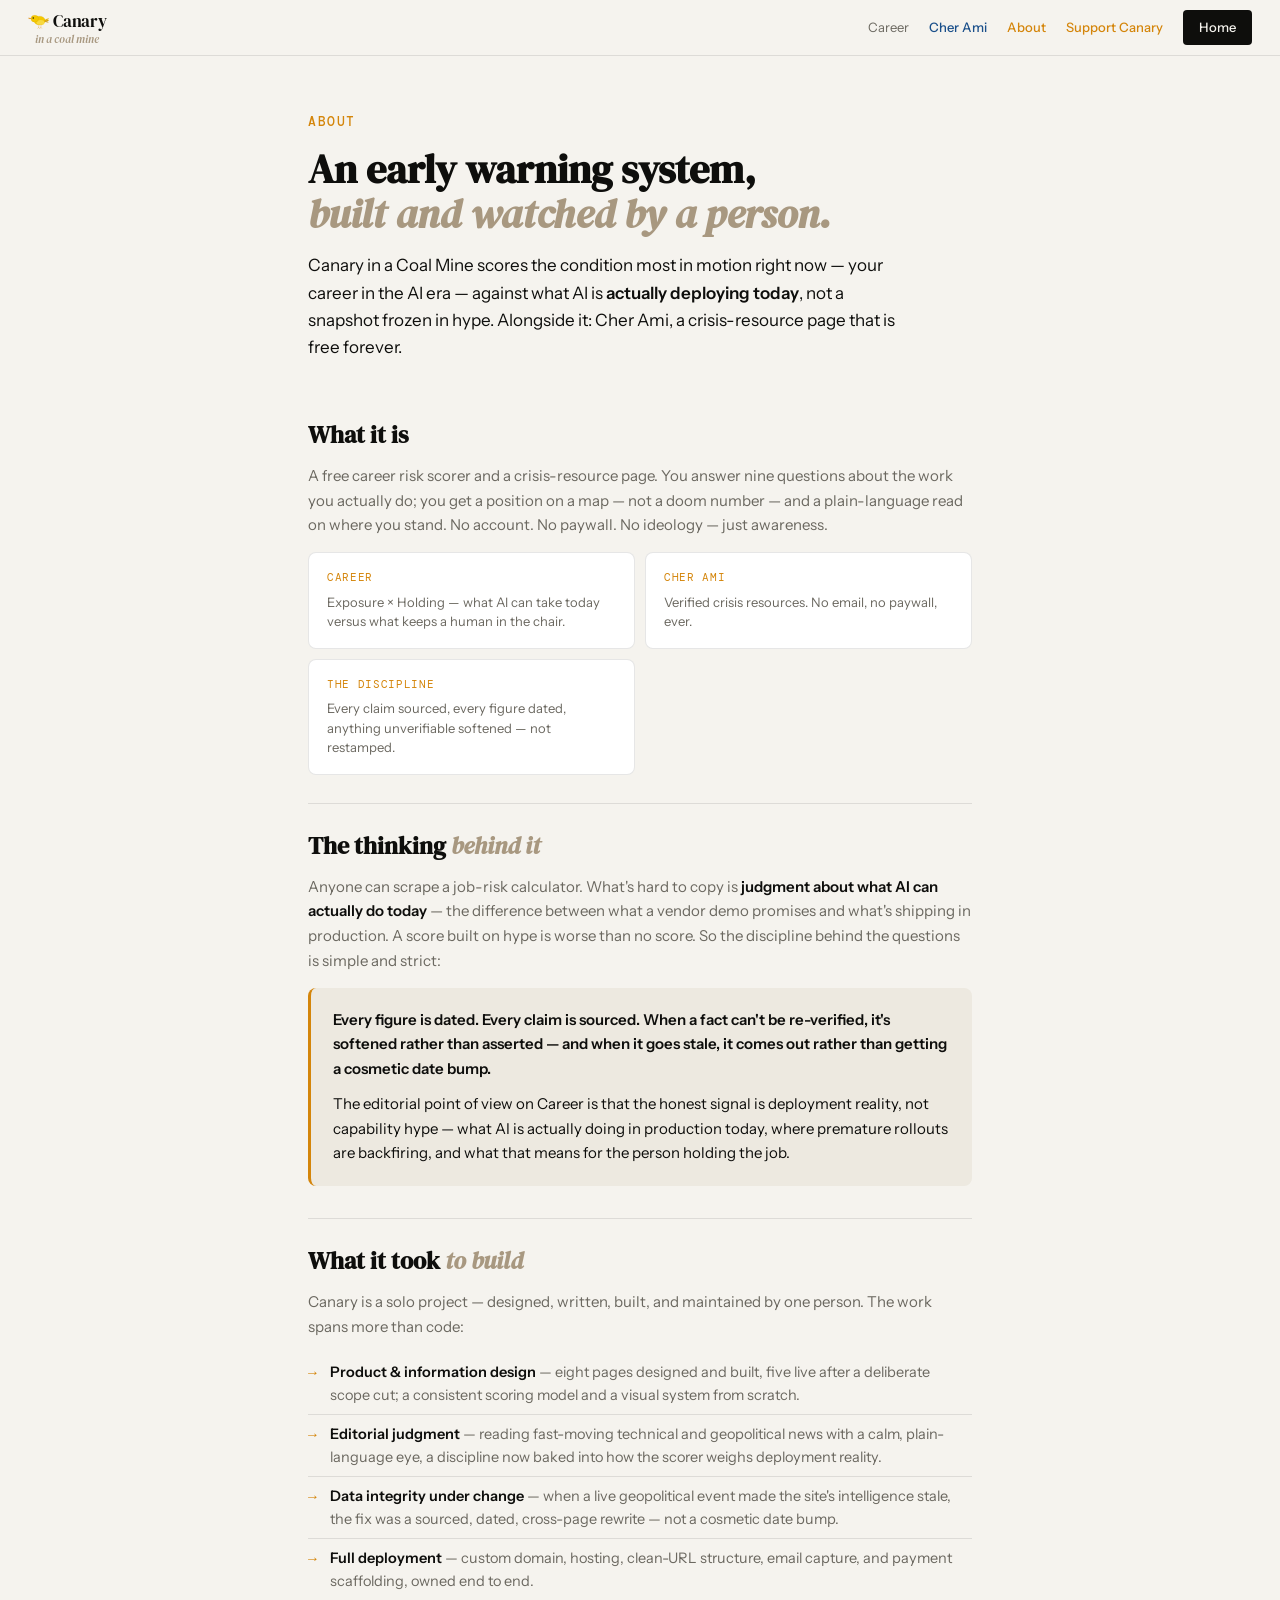
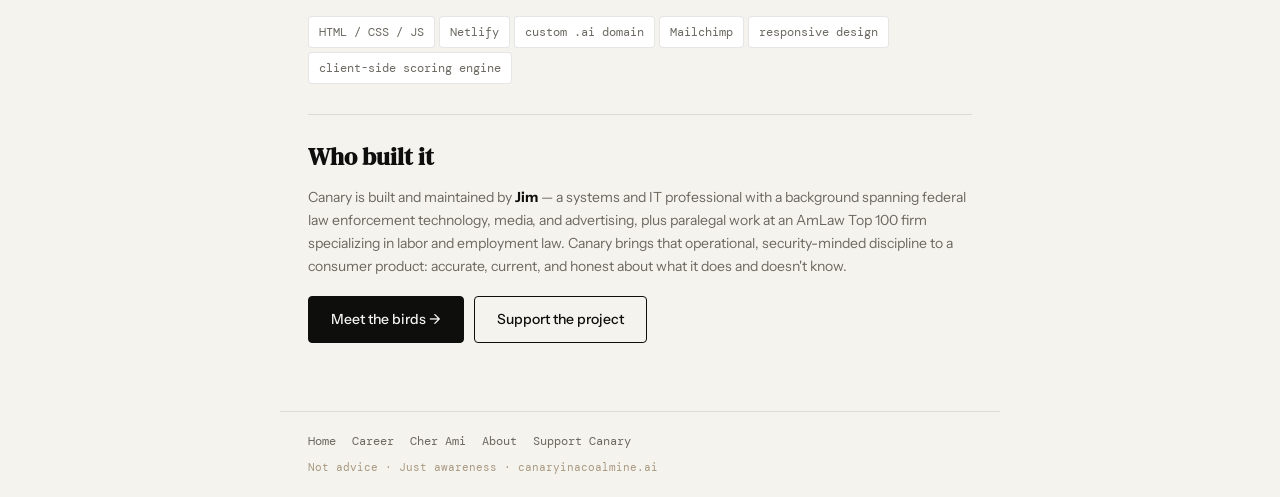
==== about/index.html @ c7fff633 "Initial commit via Netlify [skip ci]" ====
<!DOCTYPE html>
<html lang="en">
<head>
<meta charset="UTF-8">
<meta name="viewport" content="width=device-width, initial-scale=1.0">
<title>About — Canary in a Coal Mine</title>
<meta name="description" content="What Canary in a Coal Mine is, the thinking behind it, and who built it.">
<link rel="preconnect" href="https://fonts.googleapis.com">
<link rel="preconnect" href="https://fonts.gstatic.com" crossorigin>
<link href="https://fonts.googleapis.com/css2?family=DM+Serif+Display:ital@0;1&family=Instrument+Sans:wght@400;500;600&family=DM+Mono:wght@400;500&display=swap" rel="stylesheet">
<style>
:root{--black:#0e0e0c;--off-white:#f5f3ee;--cream:#ede9e0;--amber:#d4850a;--amber-light:#fdf3e0;--muted:#6b6860;--border:rgba(14,14,12,0.1);--blue:#1a4f8a;--green:#2d7a3a;--stone:#a89880;}
*,*::before,*::after{box-sizing:border-box;margin:0;padding:0;}
body{background:var(--off-white);color:var(--black);font-family:'Instrument Sans',sans-serif;line-height:1.6;}
a{color:inherit;text-decoration:none;}
nav{background:var(--off-white);border-bottom:1px solid var(--border);padding:0 28px;display:flex;align-items:center;justify-content:space-between;height:56px;position:sticky;top:0;z-index:100;}
.logo-wrap{display:flex;flex-direction:column;gap:1px;line-height:1;align-items:center;}
.logo-top{font-family:'DM Serif Display',serif;font-size:17px;color:var(--black);letter-spacing:-.01em;}
.logo-sub{font-family:'DM Serif Display',serif;font-style:italic;font-size:11px;color:var(--stone);}
.nav-links{display:flex;align-items:center;gap:20px;font-size:13px;color:var(--muted);}
.nav-links a:hover{color:var(--black);}
.nav-links a.active{color:var(--amber);font-weight:500;}
.nav-links a.blue{color:var(--blue);font-weight:500;}
.nav-links a.nav-support{color:var(--amber);font-weight:500;}
.nav-links a.nav-support:hover{color:#b8730a;}
.nav-btn{background:var(--black);color:var(--off-white);padding:7px 16px;border-radius:4px;font-size:13px;font-weight:500;}
.nav-btn:hover{background:#2a2a28;color:var(--off-white);}

.page-header{padding:56px 28px 24px;max-width:720px;margin:0 auto;}
.eyebrow{font-family:'DM Mono',monospace;font-size:13px;letter-spacing:.12em;text-transform:uppercase;color:var(--amber);margin-bottom:14px;font-weight:500;}
.page-title{font-family:'DM Serif Display',serif;font-size:40px;line-height:1.12;margin-bottom:16px;}
.page-title em{font-style:italic;color:var(--stone);}
.lede{font-size:17px;color:var(--black);line-height:1.6;max-width:600px;}
.lede strong{font-weight:600;}

.body-wrap{max-width:720px;margin:0 auto;padding:8px 28px 40px;}
section{padding:28px 0;border-top:1px solid var(--border);}
section:first-of-type{border-top:none;}
h2{font-family:'DM Serif Display',serif;font-size:24px;margin-bottom:14px;line-height:1.2;}
h2 em{font-style:italic;color:var(--stone);}
p{font-size:15px;color:var(--muted);line-height:1.65;margin-bottom:14px;}
p strong{color:var(--black);font-weight:600;}
p:last-child{margin-bottom:0;}

.pillars{display:grid;grid-template-columns:1fr 1fr;gap:10px;margin-top:6px;}
@media(max-width:600px){.pillars{grid-template-columns:1fr;}}
.pillar{background:#fff;border:1px solid var(--border);border-radius:8px;padding:16px 18px;}
.pillar-name{font-family:'DM Mono',monospace;font-size:11px;letter-spacing:.06em;text-transform:uppercase;color:var(--amber);margin-bottom:6px;}
.pillar-desc{font-size:13px;color:var(--muted);line-height:1.5;}

.thesis{background:var(--cream);border-radius:8px;border-left:3px solid var(--amber);padding:20px 22px;margin:4px 0;}
.thesis p{color:var(--black);margin-bottom:10px;}
.thesis p:last-child{margin-bottom:0;}

.lens-row{font-family:'DM Mono',monospace;font-size:12px;color:var(--muted);margin-top:10px;letter-spacing:.03em;}
.lens-row b{color:var(--black);}

.build-list{list-style:none;margin-top:6px;}
.build-list li{font-size:14.5px;color:var(--muted);line-height:1.55;padding:8px 0 8px 22px;position:relative;border-bottom:1px solid var(--border);}
.build-list li:last-child{border-bottom:none;}
.build-list li::before{content:'→';position:absolute;left:0;color:var(--amber);font-family:'DM Mono',monospace;}
.build-list li b{color:var(--black);font-weight:600;}

.stack{font-family:'DM Mono',monospace;font-size:12px;color:var(--muted);line-height:2;margin-top:4px;}
.stack span{display:inline-block;background:#fff;border:1px solid var(--border);border-radius:4px;padding:3px 10px;margin:2px 4px 2px 0;}

.cta-row{display:flex;gap:10px;flex-wrap:wrap;margin-top:18px;}
.cta{font-size:14px;font-weight:500;padding:11px 22px;border-radius:4px;border:1px solid var(--black);}
.cta-primary{background:var(--black);color:var(--off-white);}
.cta-primary:hover{background:#2a2a28;}
.cta-ghost{background:transparent;color:var(--black);}
.cta-ghost:hover{background:var(--cream);}

.byline{font-size:14px;color:var(--muted);margin-top:8px;}
.byline b{color:var(--black);}

footer{border-top:1px solid var(--border);padding:20px 28px;display:flex;justify-content:space-between;align-items:center;flex-wrap:wrap;gap:8px;max-width:720px;margin:0 auto;}
.footer-links{display:flex;gap:16px;font-size:12px;color:var(--muted);font-family:'DM Mono',monospace;}
.footer-links a:hover{color:var(--black);}
.footer-note{font-size:11px;color:var(--stone);font-family:'DM Mono',monospace;}

/* mobile nav */
.logo-top{white-space:nowrap;display:inline-flex;align-items:center;}
.nav-links a{white-space:nowrap;}
@media(max-width:680px){
  nav{padding:0 14px;}
  .logo-sub{display:none;}
  .nav-links{gap:12px;font-size:12px;overflow-x:auto;}
  .nav-btn{display:none;}
}

.nav-links{scrollbar-width:none;-ms-overflow-style:none;}
.nav-links::-webkit-scrollbar{display:none;}
</style>
</head>
<body>
<nav>
  <a class='logo-wrap' href='/'>
    <span class="logo-top"><svg width="22" height="22" viewBox="58 60 175 123" xmlns="http://www.w3.org/2000/svg" style="display:inline-block;vertical-align:middle;margin-right:3px"><ellipse cx="150" cy="110" rx="45" ry="35" fill="#f5c800" stroke="#c8960a" stroke-width="1.5"/><ellipse cx="158" cy="125" rx="32" ry="20" fill="#f7d940" stroke="none"/><path d="M192 105 Q215 88 225 95 Q210 108 192 112Z" fill="#e8b400" stroke="#c8960a" stroke-width="1"/><path d="M192 110 Q218 100 226 110 Q210 118 192 118Z" fill="#d4a000" stroke="#c8960a" stroke-width="1"/><path d="M192 115 Q215 115 222 126 Q208 126 192 120Z" fill="#c89000" stroke="#c8960a" stroke-width="1"/><ellipse cx="112" cy="95" rx="30" ry="27" fill="#f5c800" stroke="#c8960a" stroke-width="1.5"/><path d="M85 92 L62 88 L64 95 L85 97Z" fill="#e8a020" stroke="#c8760a" stroke-width="1"/><ellipse cx="100" cy="90" rx="6" ry="5.5" fill="#1a1a18"/><line x1="145" y1="143" x2="142" y2="165" stroke="#e8a020" stroke-width="2.5" stroke-linecap="round"/><line x1="142" y1="165" x2="134" y2="174" stroke="#e8a020" stroke-width="2" stroke-linecap="round"/><line x1="142" y1="165" x2="151" y2="173" stroke="#e8a020" stroke-width="2" stroke-linecap="round"/><line x1="162" y1="143" x2="160" y2="165" stroke="#e8a020" stroke-width="2.5" stroke-linecap="round"/><line x1="160" y1="165" x2="152" y2="174" stroke="#e8a020" stroke-width="2" stroke-linecap="round"/><line x1="160" y1="165" x2="168" y2="173" stroke="#e8a020" stroke-width="2" stroke-linecap="round"/></svg>Canary</span>
    <span class="logo-sub">in a coal mine</span>
  </a>
  <div class="nav-links">
    <a href='/career'>Career</a>
    <a class='blue' href='/pigeon'>Cher Ami</a>
    <a class='active' href='/about'>About</a>
    <a class='nav-support' href='/support'>Support Canary</a>
    <a class='nav-btn' href='/'>Home</a>
  </div>
</nav>

<div class="page-header">
  <div class="eyebrow">About</div>
  <h1 class="page-title">An early warning system,<br><em>built and watched by a person.</em></h1>
  <p class="lede">Canary in a Coal Mine scores the condition most in motion right now — your career in the AI era — against what AI is <strong>actually deploying today</strong>, not a snapshot frozen in hype. Alongside it: Cher Ami, a crisis-resource page that is free forever.</p>
</div>

<div class="body-wrap">

  <section>
    <h2>What it is</h2>
    <p>A free career risk scorer and a crisis-resource page. You answer nine questions about the work you actually do; you get a position on a map — not a doom number — and a plain-language read on where you stand. No account. No paywall. No ideology — just awareness.</p>
    <div class="pillars">
      <div class="pillar"><div class="pillar-name">Career</div><div class="pillar-desc">Exposure × Holding — what AI can take today versus what keeps a human in the chair.</div></div>
      <div class="pillar"><div class="pillar-name">Cher Ami</div><div class="pillar-desc">Verified crisis resources. No email, no paywall, ever.</div></div>
      <div class="pillar"><div class="pillar-name">The discipline</div><div class="pillar-desc">Every claim sourced, every figure dated, anything unverifiable softened — not restamped.</div></div>
    </div>
  </section>

  <section>
    <h2>The thinking <em>behind it</em></h2>
    <p>Anyone can scrape a job-risk calculator. What's hard to copy is <strong>judgment about what AI can actually do today</strong> — the difference between what a vendor demo promises and what's shipping in production. A score built on hype is worse than no score. So the discipline behind the questions is simple and strict:</p>
    <div class="thesis">
      <p><strong>Every figure is dated. Every claim is sourced. When a fact can't be re-verified, it's softened rather than asserted — and when it goes stale, it comes out rather than getting a cosmetic date bump.</strong></p>
      <p>The editorial point of view on Career is that the honest signal is deployment reality, not capability hype — what AI is actually doing in production today, where premature rollouts are backfiring, and what that means for the person holding the job.</p>
    </div>
  </section>

  <section>
    <h2>What it took <em>to build</em></h2>
    <p>Canary is a solo project — designed, written, built, and maintained by one person. The work spans more than code:</p>
    <ul class="build-list">
      <li><b>Product &amp; information design</b> — eight pages designed and built, five live after a deliberate scope cut; a consistent scoring model and a visual system from scratch.</li>
      <li><b>Editorial judgment</b> — reading fast-moving technical and geopolitical news with a calm, plain-language eye, a discipline now baked into how the scorer weighs deployment reality.</li>
      <li><b>Data integrity under change</b> — when a live geopolitical event made the site's intelligence stale, the fix was a sourced, dated, cross-page rewrite — not a cosmetic date bump.</li>
      <li><b>Full deployment</b> — custom domain, hosting, clean-URL structure, email capture, and payment scaffolding, owned end to end.</li>
    </ul>
    <div class="stack" style="margin-top:14px;">
      <span>HTML / CSS / JS</span><span>Netlify</span><span>custom .ai domain</span><span>Mailchimp</span><span>responsive design</span><span>client-side scoring engine</span>
    </div>
  </section>

  <section>
    <h2>Who built it</h2>
    <p class="byline">Canary is built and maintained by <b>Jim</b> — a systems and IT professional with a background spanning federal law enforcement technology, media, and advertising, plus paralegal work at an AmLaw Top 100 firm specializing in labor and employment law. Canary brings that operational, security-minded discipline to a consumer product: accurate, current, and honest about what it does and doesn't know.</p>
    <div class="cta-row">
      <a class="cta cta-primary" href="/">Meet the birds →</a>
      <a class="cta cta-ghost" href="/support">Support the project</a>
    </div>
  </section>

</div>

<footer>
  <div class="footer-links">
    <a href='/'>Home</a><a href='/career'>Career</a><a href='/pigeon'>Cher Ami</a><a href='/about'>About</a><a href='/support'>Support Canary</a>
  </div>
  <div class="footer-note">Not advice · Just awareness · canaryinacoalmine.ai</div>
</footer>
</body>
</html>
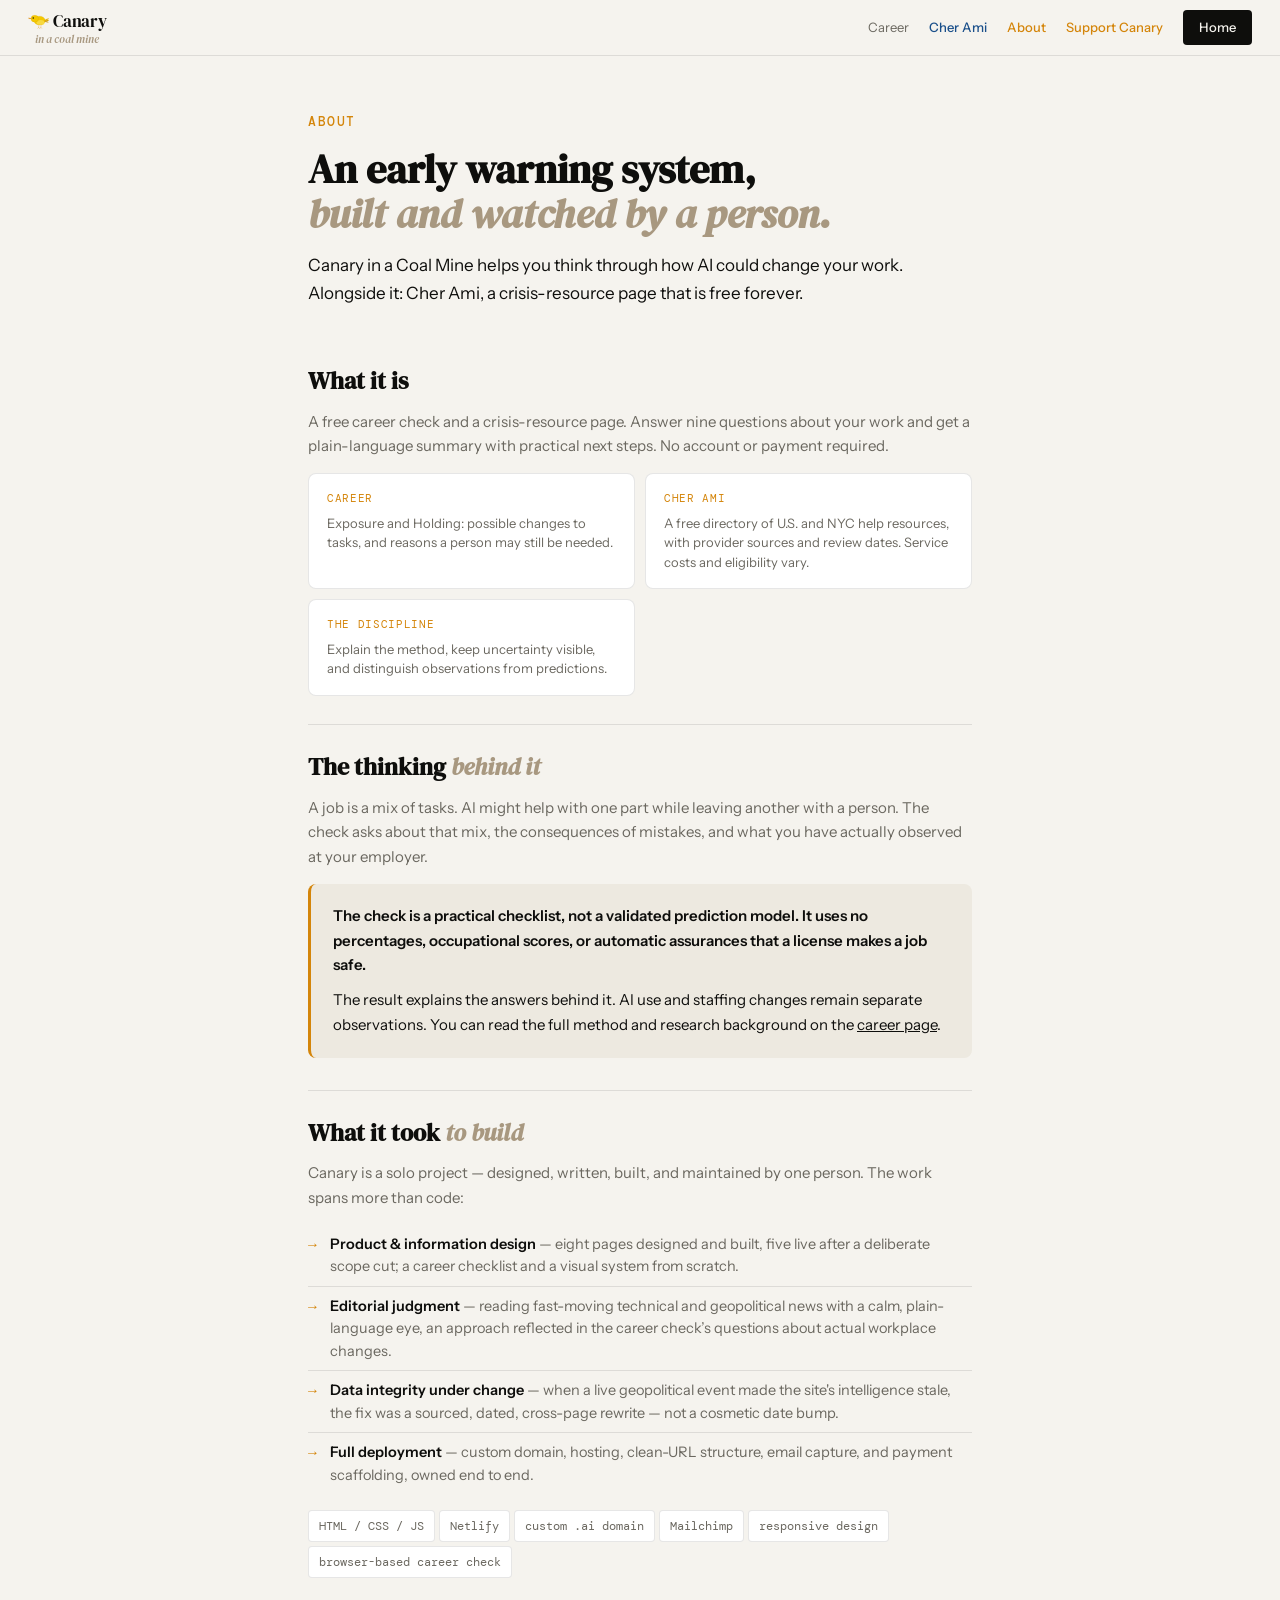
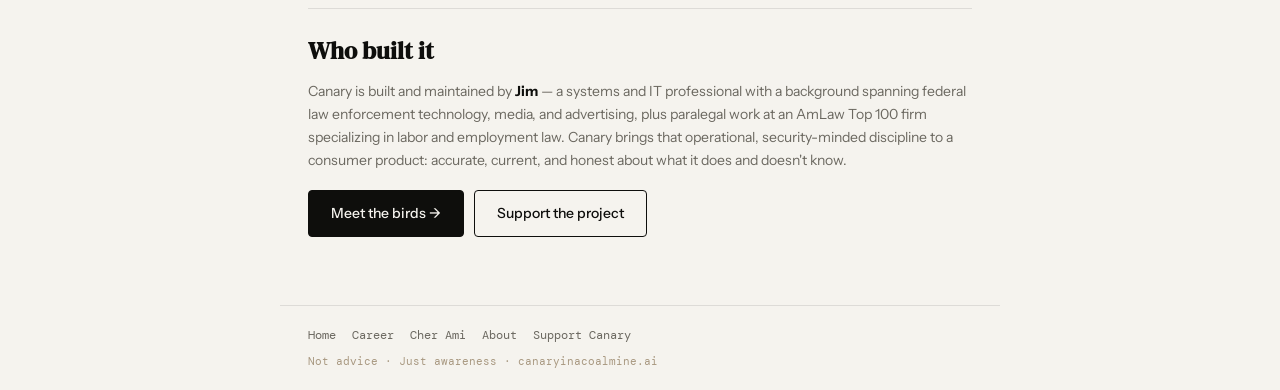
==== commit 3ce354fc: "Repair career assessment and review Cher Ami resources with NYC section" ====
--- a/about/index.html
+++ b/about/index.html
@@ -3,8 +3,17 @@
 <head>
 <meta charset="UTF-8">
 <meta name="viewport" content="width=device-width, initial-scale=1.0">
-<title>About — Canary in a Coal Mine</title>
-<meta name="description" content="What Canary in a Coal Mine is, the thinking behind it, and who built it.">
+<title>About Canary in a Coal Mine — Career Intelligence</title>
+<meta name="description" content="What Canary in a Coal Mine is, the thinking behind it, and who built it: source every claim, date everything.">
+<meta property="og:type" content="website">
+<meta property="og:title" content="About Canary in a Coal Mine — Career Intelligence">
+<meta property="og:description" content="What Canary in a Coal Mine is, the thinking behind it, and who built it: source every claim, date everything.">
+<meta property="og:url" content="https://canaryinacoalmine.ai/about/">
+<meta property="og:image" content="https://canaryinacoalmine.ai/og-image.png">
+<meta name="twitter:card" content="summary_large_image">
+<meta name="twitter:title" content="About Canary in a Coal Mine — Career Intelligence">
+<meta name="twitter:description" content="What Canary in a Coal Mine is, the thinking behind it, and who built it: source every claim, date everything.">
+<meta name="twitter:image" content="https://canaryinacoalmine.ai/og-image.png">
 <link rel="preconnect" href="https://fonts.googleapis.com">
 <link rel="preconnect" href="https://fonts.gstatic.com" crossorigin>
 <link href="https://fonts.googleapis.com/css2?family=DM+Serif+Display:ital@0;1&family=Instrument+Sans:wght@400;500;600&family=DM+Mono:wght@400;500&display=swap" rel="stylesheet">
@@ -111,27 +120,27 @@
 <div class="page-header">
   <div class="eyebrow">About</div>
   <h1 class="page-title">An early warning system,<br><em>built and watched by a person.</em></h1>
-  <p class="lede">Canary in a Coal Mine scores the condition most in motion right now — your career in the AI era — against what AI is <strong>actually deploying today</strong>, not a snapshot frozen in hype. Alongside it: Cher Ami, a crisis-resource page that is free forever.</p>
+  <p class="lede">Canary in a Coal Mine helps you think through how AI could change your work. Alongside it: Cher Ami, a crisis-resource page that is free forever.</p>
 </div>
 
 <div class="body-wrap">
 
   <section>
     <h2>What it is</h2>
-    <p>A free career risk scorer and a crisis-resource page. You answer nine questions about the work you actually do; you get a position on a map — not a doom number — and a plain-language read on where you stand. No account. No paywall. No ideology — just awareness.</p>
+    <p>A free career check and a crisis-resource page. Answer nine questions about your work and get a plain-language summary with practical next steps. No account or payment required.</p>
     <div class="pillars">
-      <div class="pillar"><div class="pillar-name">Career</div><div class="pillar-desc">Exposure × Holding — what AI can take today versus what keeps a human in the chair.</div></div>
-      <div class="pillar"><div class="pillar-name">Cher Ami</div><div class="pillar-desc">Verified crisis resources. No email, no paywall, ever.</div></div>
-      <div class="pillar"><div class="pillar-name">The discipline</div><div class="pillar-desc">Every claim sourced, every figure dated, anything unverifiable softened — not restamped.</div></div>
+      <div class="pillar"><div class="pillar-name">Career</div><div class="pillar-desc">Exposure and Holding: possible changes to tasks, and reasons a person may still be needed.</div></div>
+      <div class="pillar"><div class="pillar-name">Cher Ami</div><div class="pillar-desc">A free directory of U.S. and NYC help resources, with provider sources and review dates. Service costs and eligibility vary.</div></div>
+      <div class="pillar"><div class="pillar-name">The discipline</div><div class="pillar-desc">Explain the method, keep uncertainty visible, and distinguish observations from predictions.</div></div>
     </div>
   </section>
 
   <section>
     <h2>The thinking <em>behind it</em></h2>
-    <p>Anyone can scrape a job-risk calculator. What's hard to copy is <strong>judgment about what AI can actually do today</strong> — the difference between what a vendor demo promises and what's shipping in production. A score built on hype is worse than no score. So the discipline behind the questions is simple and strict:</p>
+    <p>A job is a mix of tasks. AI might help with one part while leaving another with a person. The check asks about that mix, the consequences of mistakes, and what you have actually observed at your employer.</p>
     <div class="thesis">
-      <p><strong>Every figure is dated. Every claim is sourced. When a fact can't be re-verified, it's softened rather than asserted — and when it goes stale, it comes out rather than getting a cosmetic date bump.</strong></p>
-      <p>The editorial point of view on Career is that the honest signal is deployment reality, not capability hype — what AI is actually doing in production today, where premature rollouts are backfiring, and what that means for the person holding the job.</p>
+      <p><strong>The check is a practical checklist, not a validated prediction model. It uses no percentages, occupational scores, or automatic assurances that a license makes a job safe.</strong></p>
+      <p>The result explains the answers behind it. AI use and staffing changes remain separate observations. You can read the full method and research background on the <a href="/career/#method" style="text-decoration:underline">career page</a>.</p>
     </div>
   </section>
 
@@ -139,13 +148,13 @@
     <h2>What it took <em>to build</em></h2>
     <p>Canary is a solo project — designed, written, built, and maintained by one person. The work spans more than code:</p>
     <ul class="build-list">
-      <li><b>Product &amp; information design</b> — eight pages designed and built, five live after a deliberate scope cut; a consistent scoring model and a visual system from scratch.</li>
-      <li><b>Editorial judgment</b> — reading fast-moving technical and geopolitical news with a calm, plain-language eye, a discipline now baked into how the scorer weighs deployment reality.</li>
+      <li><b>Product &amp; information design</b> — eight pages designed and built, five live after a deliberate scope cut; a career checklist and a visual system from scratch.</li>
+      <li><b>Editorial judgment</b> — reading fast-moving technical and geopolitical news with a calm, plain-language eye, an approach reflected in the career check’s questions about actual workplace changes.</li>
       <li><b>Data integrity under change</b> — when a live geopolitical event made the site's intelligence stale, the fix was a sourced, dated, cross-page rewrite — not a cosmetic date bump.</li>
       <li><b>Full deployment</b> — custom domain, hosting, clean-URL structure, email capture, and payment scaffolding, owned end to end.</li>
     </ul>
     <div class="stack" style="margin-top:14px;">
-      <span>HTML / CSS / JS</span><span>Netlify</span><span>custom .ai domain</span><span>Mailchimp</span><span>responsive design</span><span>client-side scoring engine</span>
+      <span>HTML / CSS / JS</span><span>Netlify</span><span>custom .ai domain</span><span>Mailchimp</span><span>responsive design</span><span>browser-based career check</span>
     </div>
   </section>
 
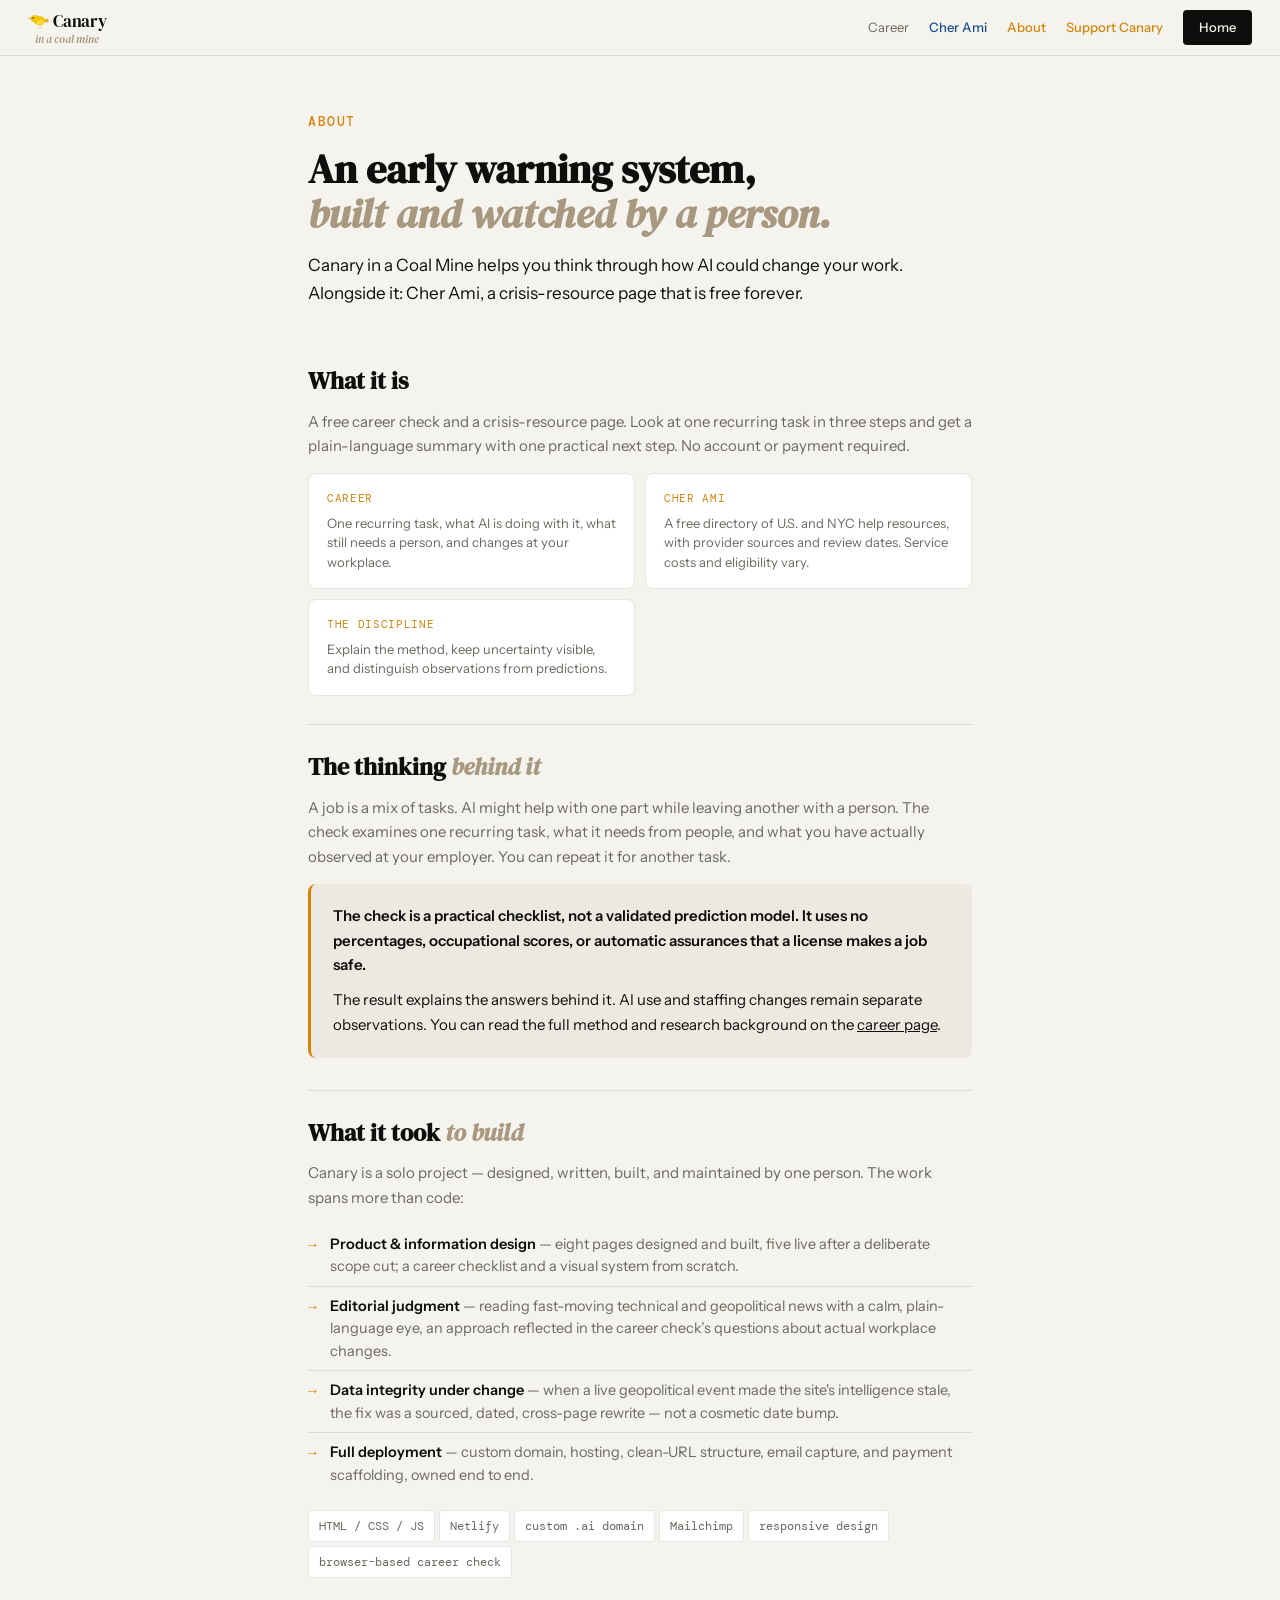
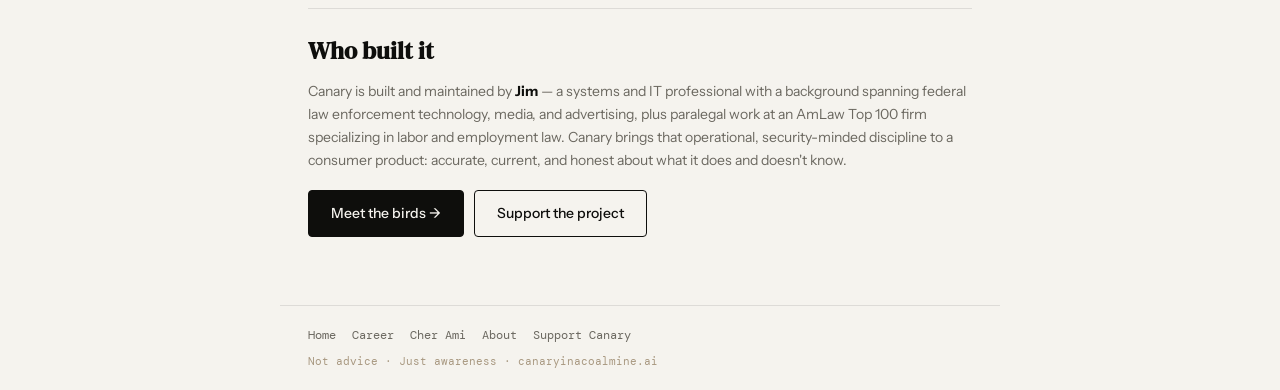
==== commit c82c887e: "Rebuild the career check; add LGBTQ+ support and Cher Ami share image" ====
--- a/about/index.html
+++ b/about/index.html
@@ -127,9 +127,9 @@
 
   <section>
     <h2>What it is</h2>
-    <p>A free career check and a crisis-resource page. Answer nine questions about your work and get a plain-language summary with practical next steps. No account or payment required.</p>
+    <p>A free career check and a crisis-resource page. Look at one recurring task in three steps and get a plain-language summary with one practical next step. No account or payment required.</p>
     <div class="pillars">
-      <div class="pillar"><div class="pillar-name">Career</div><div class="pillar-desc">Exposure and Holding: possible changes to tasks, and reasons a person may still be needed.</div></div>
+      <div class="pillar"><div class="pillar-name">Career</div><div class="pillar-desc">One recurring task, what AI is doing with it, what still needs a person, and changes at your workplace.</div></div>
       <div class="pillar"><div class="pillar-name">Cher Ami</div><div class="pillar-desc">A free directory of U.S. and NYC help resources, with provider sources and review dates. Service costs and eligibility vary.</div></div>
       <div class="pillar"><div class="pillar-name">The discipline</div><div class="pillar-desc">Explain the method, keep uncertainty visible, and distinguish observations from predictions.</div></div>
     </div>
@@ -137,7 +137,7 @@
 
   <section>
     <h2>The thinking <em>behind it</em></h2>
-    <p>A job is a mix of tasks. AI might help with one part while leaving another with a person. The check asks about that mix, the consequences of mistakes, and what you have actually observed at your employer.</p>
+    <p>A job is a mix of tasks. AI might help with one part while leaving another with a person. The check examines one recurring task, what it needs from people, and what you have actually observed at your employer. You can repeat it for another task.</p>
     <div class="thesis">
       <p><strong>The check is a practical checklist, not a validated prediction model. It uses no percentages, occupational scores, or automatic assurances that a license makes a job safe.</strong></p>
       <p>The result explains the answers behind it. AI use and staffing changes remain separate observations. You can read the full method and research background on the <a href="/career/#method" style="text-decoration:underline">career page</a>.</p>
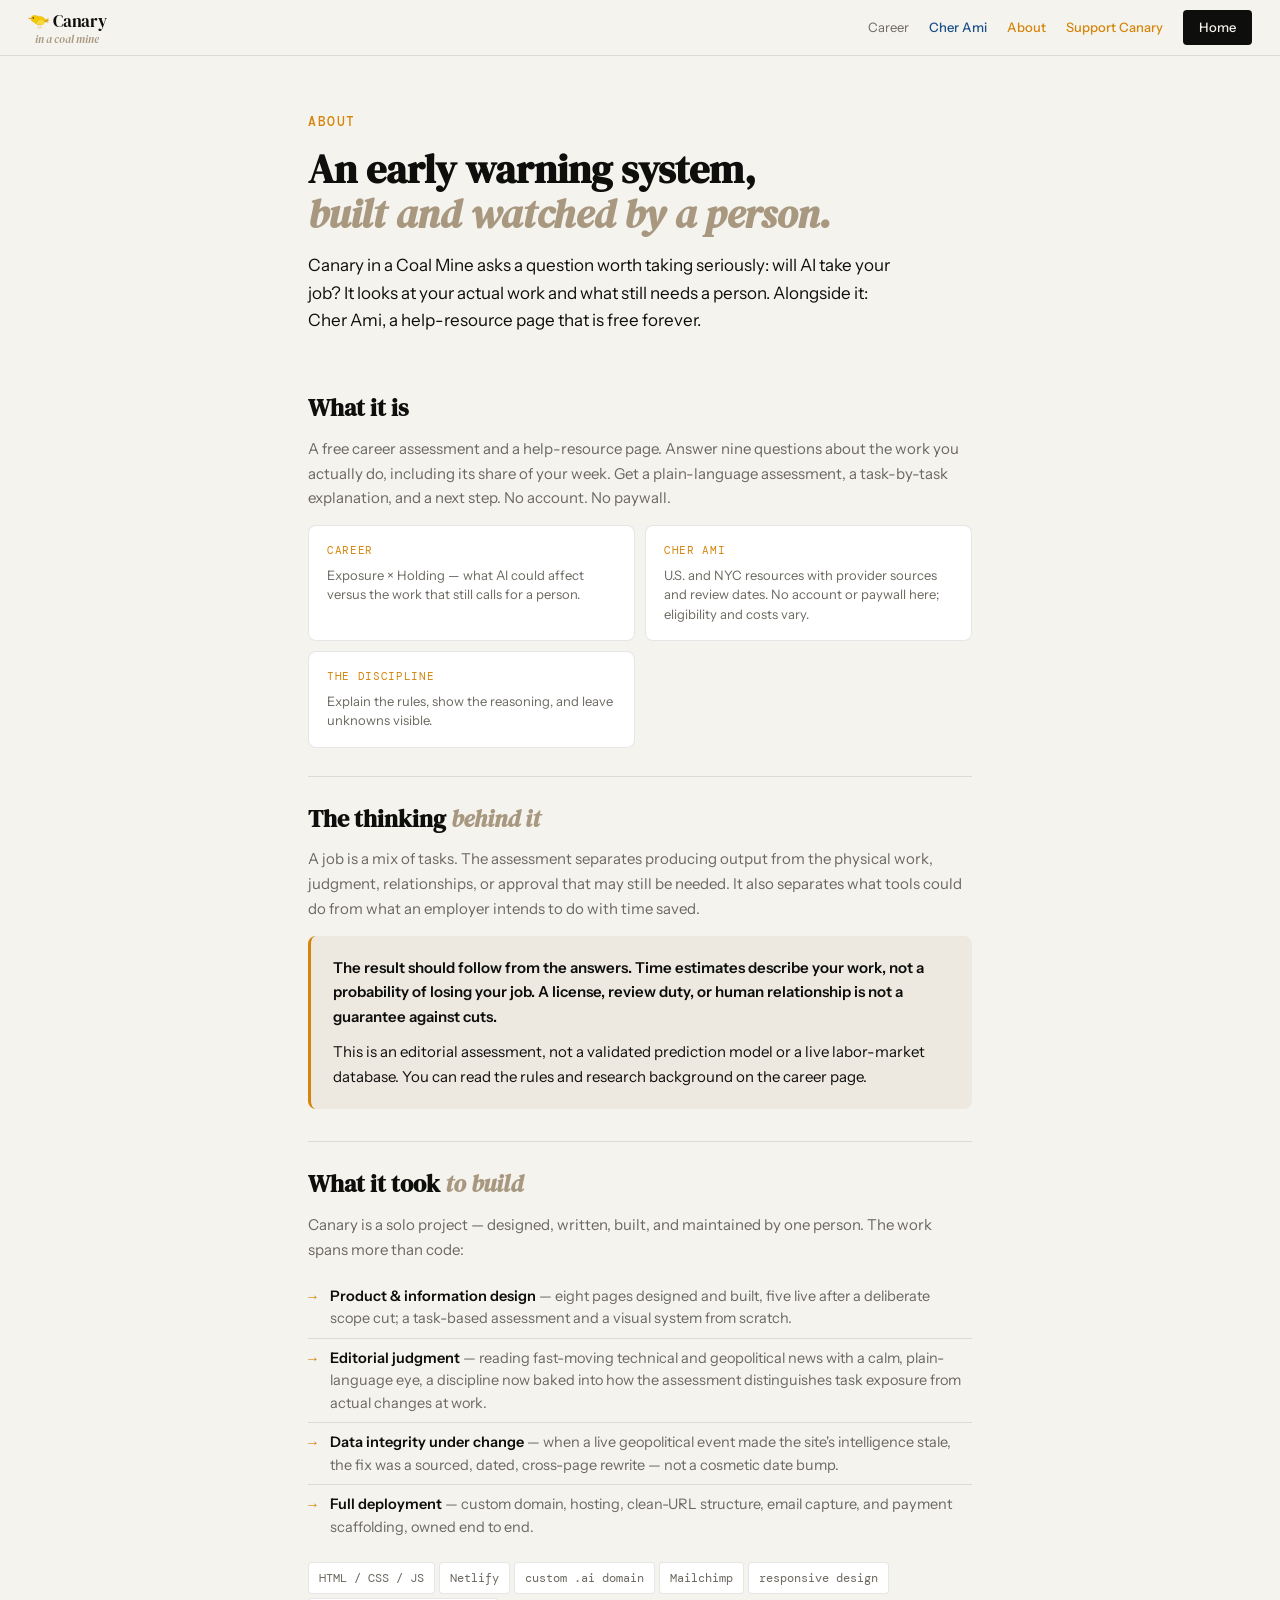
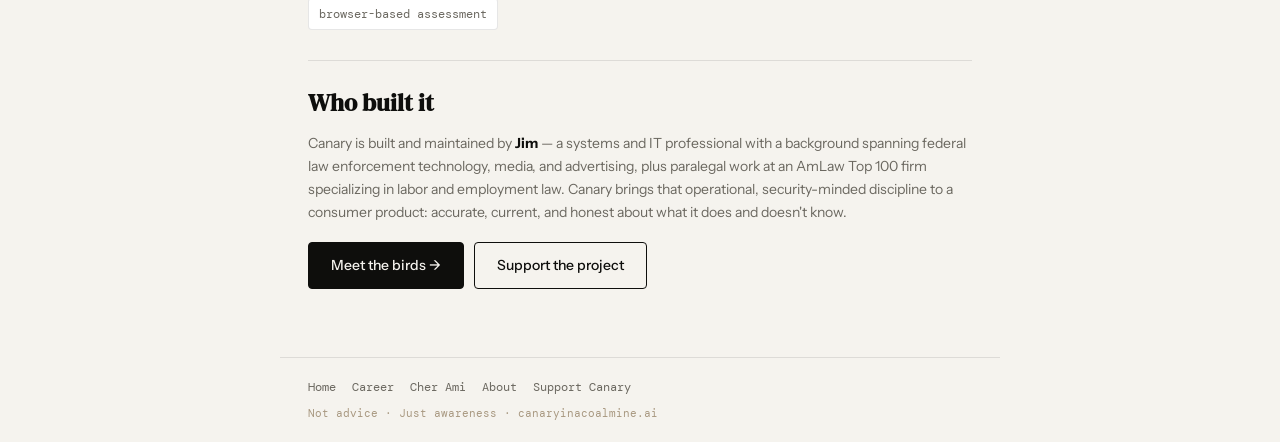
==== commit 2c002bab: "Restore original Canary design and assess the whole work mix" ====
--- a/about/index.html
+++ b/about/index.html
@@ -120,27 +120,27 @@
 <div class="page-header">
   <div class="eyebrow">About</div>
   <h1 class="page-title">An early warning system,<br><em>built and watched by a person.</em></h1>
-  <p class="lede">Canary in a Coal Mine helps you think through how AI could change your work. Alongside it: Cher Ami, a crisis-resource page that is free forever.</p>
+  <p class="lede">Canary in a Coal Mine asks a question worth taking seriously: will AI take your job? It looks at your actual work and what still needs a person. Alongside it: Cher Ami, a help-resource page that is free forever.</p>
 </div>
 
 <div class="body-wrap">
 
   <section>
     <h2>What it is</h2>
-    <p>A free career check and a crisis-resource page. Look at one recurring task in three steps and get a plain-language summary with one practical next step. No account or payment required.</p>
+    <p>A free career assessment and a help-resource page. Answer nine questions about the work you actually do, including its share of your week. Get a plain-language assessment, a task-by-task explanation, and a next step. No account. No paywall.</p>
     <div class="pillars">
-      <div class="pillar"><div class="pillar-name">Career</div><div class="pillar-desc">One recurring task, what AI is doing with it, what still needs a person, and changes at your workplace.</div></div>
-      <div class="pillar"><div class="pillar-name">Cher Ami</div><div class="pillar-desc">A free directory of U.S. and NYC help resources, with provider sources and review dates. Service costs and eligibility vary.</div></div>
-      <div class="pillar"><div class="pillar-name">The discipline</div><div class="pillar-desc">Explain the method, keep uncertainty visible, and distinguish observations from predictions.</div></div>
+      <div class="pillar"><div class="pillar-name">Career</div><div class="pillar-desc">Exposure × Holding — what AI could affect versus the work that still calls for a person.</div></div>
+      <div class="pillar"><div class="pillar-name">Cher Ami</div><div class="pillar-desc">U.S. and NYC resources with provider sources and review dates. No account or paywall here; eligibility and costs vary.</div></div>
+      <div class="pillar"><div class="pillar-name">The discipline</div><div class="pillar-desc">Explain the rules, show the reasoning, and leave unknowns visible.</div></div>
     </div>
   </section>
 
   <section>
     <h2>The thinking <em>behind it</em></h2>
-    <p>A job is a mix of tasks. AI might help with one part while leaving another with a person. The check examines one recurring task, what it needs from people, and what you have actually observed at your employer. You can repeat it for another task.</p>
+    <p>A job is a mix of tasks. The assessment separates producing output from the physical work, judgment, relationships, or approval that may still be needed. It also separates what tools could do from what an employer intends to do with time saved.</p>
     <div class="thesis">
-      <p><strong>The check is a practical checklist, not a validated prediction model. It uses no percentages, occupational scores, or automatic assurances that a license makes a job safe.</strong></p>
-      <p>The result explains the answers behind it. AI use and staffing changes remain separate observations. You can read the full method and research background on the <a href="/career/#method" style="text-decoration:underline">career page</a>.</p>
+      <p><strong>The result should follow from the answers. Time estimates describe your work, not a probability of losing your job. A license, review duty, or human relationship is not a guarantee against cuts.</strong></p>
+      <p>This is an editorial assessment, not a validated prediction model or a live labor-market database. You can read the rules and research background on the <a href="/career/#method">career page</a>.</p>
     </div>
   </section>
 
@@ -148,13 +148,13 @@
     <h2>What it took <em>to build</em></h2>
     <p>Canary is a solo project — designed, written, built, and maintained by one person. The work spans more than code:</p>
     <ul class="build-list">
-      <li><b>Product &amp; information design</b> — eight pages designed and built, five live after a deliberate scope cut; a career checklist and a visual system from scratch.</li>
-      <li><b>Editorial judgment</b> — reading fast-moving technical and geopolitical news with a calm, plain-language eye, an approach reflected in the career check’s questions about actual workplace changes.</li>
+      <li><b>Product &amp; information design</b> — eight pages designed and built, five live after a deliberate scope cut; a task-based assessment and a visual system from scratch.</li>
+      <li><b>Editorial judgment</b> — reading fast-moving technical and geopolitical news with a calm, plain-language eye, a discipline now baked into how the assessment distinguishes task exposure from actual changes at work.</li>
       <li><b>Data integrity under change</b> — when a live geopolitical event made the site's intelligence stale, the fix was a sourced, dated, cross-page rewrite — not a cosmetic date bump.</li>
       <li><b>Full deployment</b> — custom domain, hosting, clean-URL structure, email capture, and payment scaffolding, owned end to end.</li>
     </ul>
     <div class="stack" style="margin-top:14px;">
-      <span>HTML / CSS / JS</span><span>Netlify</span><span>custom .ai domain</span><span>Mailchimp</span><span>responsive design</span><span>browser-based career check</span>
+      <span>HTML / CSS / JS</span><span>Netlify</span><span>custom .ai domain</span><span>Mailchimp</span><span>responsive design</span><span>browser-based assessment</span>
     </div>
   </section>
 
